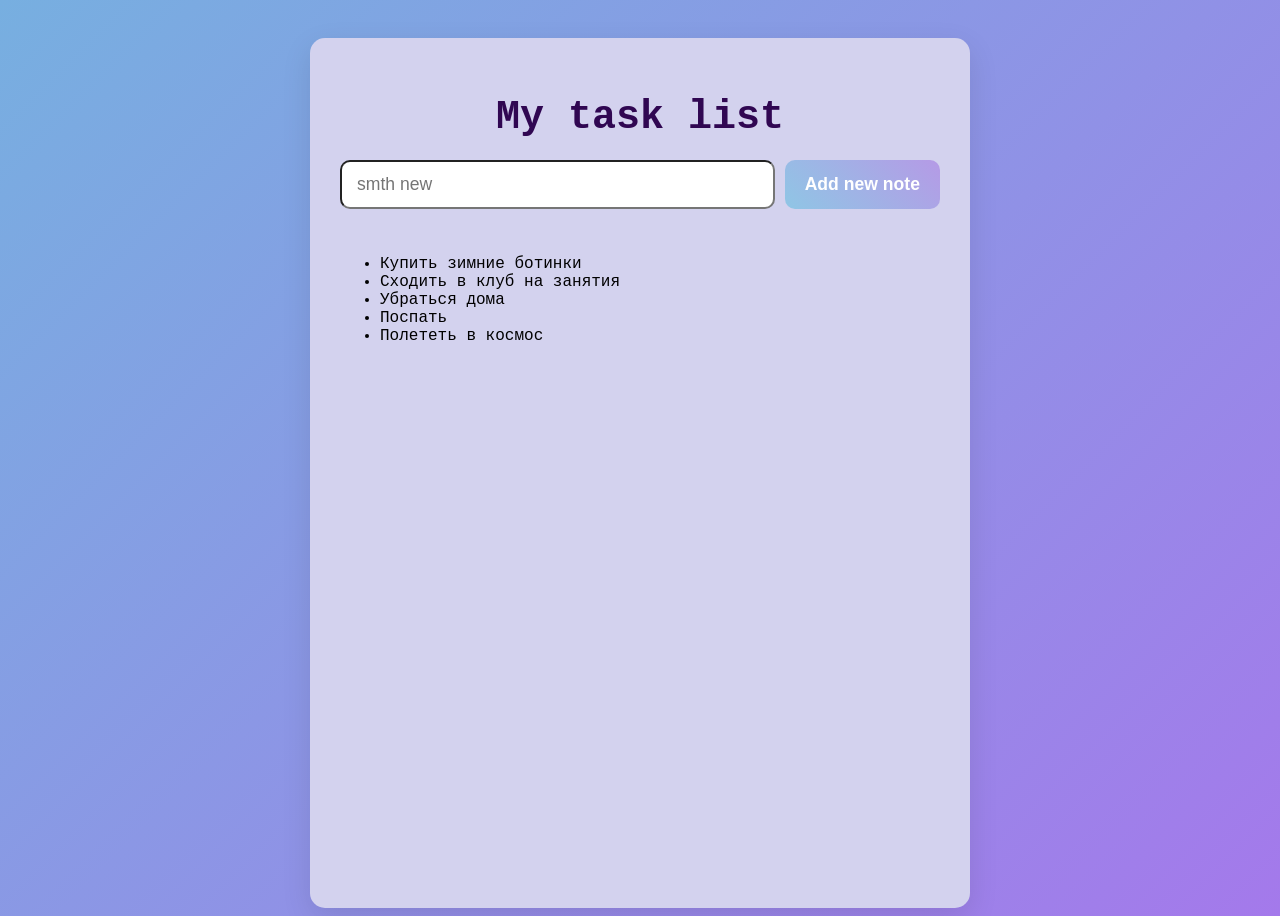
==== index .html @ 3def99db "cool" ====
<!DOCTYPE html>
<html lang="ru">

<head>
    <meta charset="UTF-8">
    <meta name="viewport" content="width=device-width, initial-scale=1.0">
    <title>Мои дела</title>
    <link rel="stylesheet" type="text/css" href="style.css">
</head>

<body>
    <div class="main">
        <h1 class="header">My task list</h1>
        <div class="input-area">

            <input id="input-task" placeholder="smth new" />
            <button id="add-btn">Add new note</button>
        </div>
        <ul>
            <li><span>Купить зимние ботинки</span></li>
            <li><span>Сходить в клуб на занятия</span></li>
            <li><span>Убраться дома</span></li>
            <li><span>Поспать</span></li>
            <li><span>Полететь в космос</span></li>
        </ul>
    </div>
</body>

</html>
---- style.css ----
:root {
    --blue: rgb (0. 69. 102)
}
body {
    font-family: 'Courier New', Courier, monospace;
    display: flex;
    justify-content: center;
    min-height: 100vh;
    background: linear-gradient(135deg, #77afe0, #a479eb);
}

.main {
    display: flex;
    flex-direction: column;
    background-color: rgb(211, 210, 238);
    box-shadow: 0 10px 30px rgba(0, 0, 0, 0.1);
    border-radius: 15px;
    padding: 30px;
    margin-top: 30px;
    width: 90%;
    max-width: 600px;
}

.header {
    text-align: center;
    font-size: 2.5em;
    color: rgb(48, 7, 82);
    margin-bottom: 20px;
}

.input-area {
     width: 100%;
     display: flex;
     gap: 10px;
     margin-bottom: 30px;
}

#input-task {
    padding: 12px 15px;
    border: 2px solid --blue;
    border-radius: 10px;
    font-size: 1.1em;

    flex-grow: 1;
    box-sizing: border-box;

    transition: all 0.4s ease;
}
#input-task:focus {
    outline: none;
    border-color: rgb(35, 8, 97);
    box-shadow: 0 5px 40px rebeccapurple;
}

#add-btn {
    border: none;
    padding: 12px 20px;
    border-radius: 10px;
    font-size: 1.1em;
    font-weight: bold;


    background: linear-gradient(45deg, rgb(143, 198, 229), rgb(181, 154, 230));
    color: white;
    cursor: pointer;

    transition: all 0.3s ease;
}
#add-btn:hover {
    opacity: 0.9;
    transform: translateY(-2px);
    box-shadow: 0 5px 15px rebeccapurple;

}
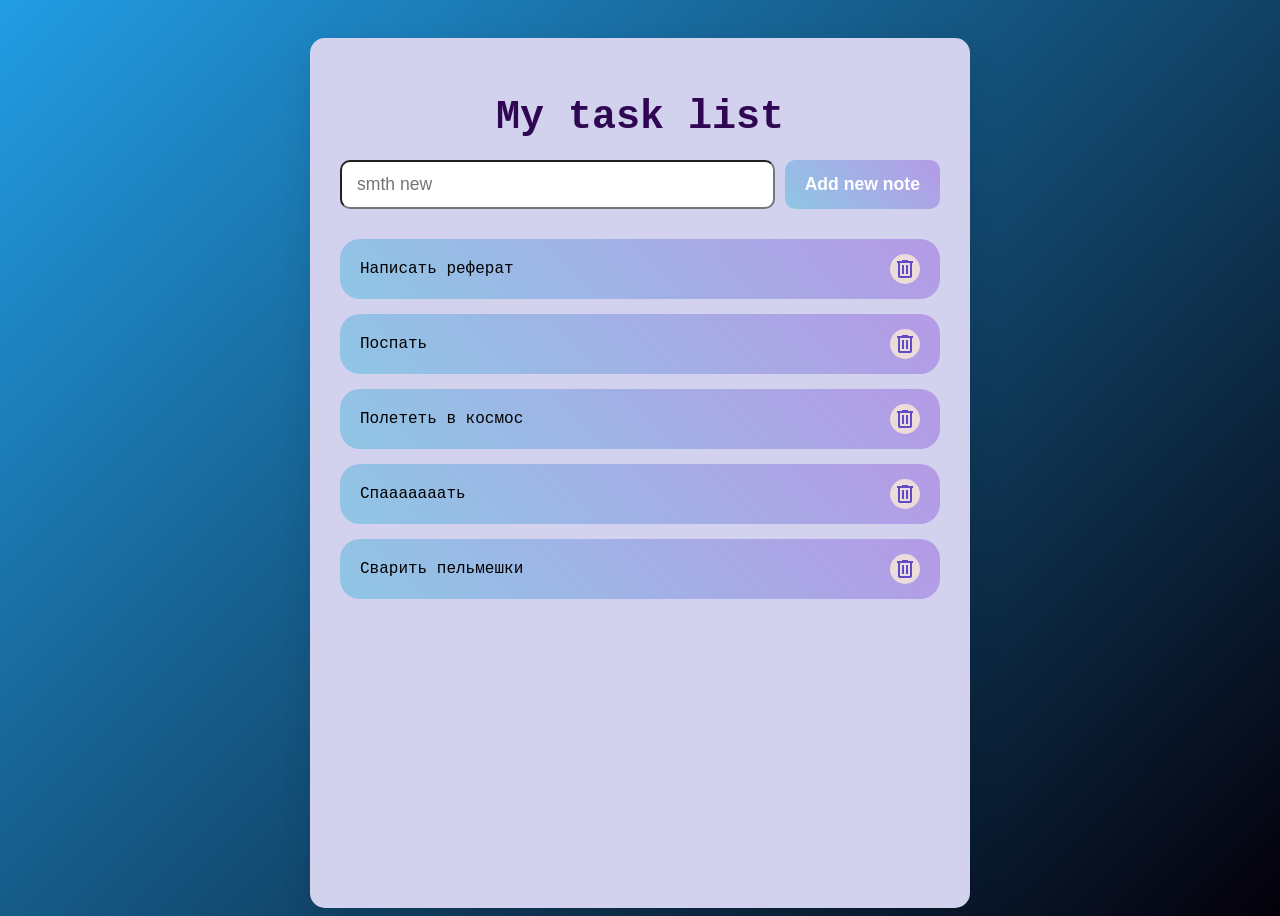
==== commit bb25f0f3: "pigglets" ====
--- a/index .html
+++ b/index .html
@@ -6,6 +6,7 @@
     <meta name="viewport" content="width=device-width, initial-scale=1.0">
     <title>Мои дела</title>
     <link rel="stylesheet" type="text/css" href="style.css">
+    <link rel="stylesheet" href="https://fonts.googleapis.com/css2?family=Material+Symbols+Outlined:opsz,wght,FILL,GRAD@20..48,100..700,0..1,-50..200&icon_names=delete" />
 </head>
 
 <body>
@@ -16,12 +17,50 @@
             <input id="input-task" placeholder="smth new" />
             <button id="add-btn">Add new note</button>
         </div>
-        <ul>
-            <li><span>Купить зимние ботинки</span></li>
-            <li><span>Сходить в клуб на занятия</span></li>
-            <li><span>Убраться дома</span></li>
-            <li><span>Поспать</span></li>
-            <li><span>Полететь в космос</span></li>
+        <ul class="task-list">
+            <li class="item">
+                <span>Написать реферат</span>
+                <div class="actions">
+                    <button class="btn"> <span class="material-symbols-outlined">
+                        delete
+                        </span> </button>
+                </div>
+            </li>
+            <li class="item">
+                <span>Поспать</span>
+                <div class="actions">
+                    <button class="btn"> <span class="material-symbols-outlined">
+                        delete
+                        </span> </button>
+                </div>
+            </li>
+            <li class="item">
+                <span>Полететь в космос</span>
+                <div class="actions">
+                    <button class="btn"> <span class="material-symbols-outlined">
+                        delete
+                        </span> </button>
+                </div>
+            </li>
+            <li class="item">
+                <span>Спааааааать</span>
+                <div class="actions">
+                    <button class="btn"> <span class="material-symbols-outlined">
+                        delete
+                        </span> </button>
+                </div>
+            </li>
+            <li class="item">
+                <span>Сварить пельмешки</span>
+                <div class="actions">
+                    <button class="btn"> <span class="material-symbols-outlined">
+                        delete
+                        </span> </button>
+                </div>
+            </li>
+
+
+           
         </ul>
     </div>
 </body>
--- a/style.css
+++ b/style.css
@@ -6,7 +6,7 @@
     display: flex;
     justify-content: center;
     min-height: 100vh;
-    background: linear-gradient(135deg, #77afe0, #a479eb);
+    background: linear-gradient(135deg, #229de4, #04000a);
 }
 
 .main {
@@ -71,4 +71,62 @@
     transform: translateY(-2px);
     box-shadow: 0 5px 15px rebeccapurple;
 
+}
+
+.task-list {
+    list-style: none;
+    padding: 0;
+    margin: 0;
+    width: 100%;
+    display: flex;
+    flex-direction: column;
+    gap: 15px;
+}
+
+.item {
+    background: linear-gradient(45deg, rgb(143, 198, 229), rgb(181, 154, 230));
+    padding: 15px 20px;
+    border-radius: 20px;
+    box-shadow: #a479eb;
+    display: flex;
+    justify-content: space-between;
+    align-items: center;
+    position: relative;
+    overflow: hidden;
+    cursor: pointer;
+    transition: all 0.3s ease;
+}
+
+.item:hover {
+    transform: translateY(-3px);
+}
+
+.task-content {
+    font-size: 1.2mm;
+    margin-right: 15px;
+    word-wrap: break-word;
+    line-height: 1.4;
+    flex-grow: 1;
+    
+}
+
+.task-actions {
+    display: flex;
+    gap: 10px;
+
+}
+
+.btn {
+    background-color: antiquewhite;
+    color:rgb(78, 53, 190);
+    border: none;
+    border-radius: 50%;
+    width: 30px;
+    height: 30px;
+    display: flex;
+    justify-content: center;
+    align-items: center;
+    font-size: 0.9mm;
+    cursor: pointer;
+    opacity: 0.8;
 }
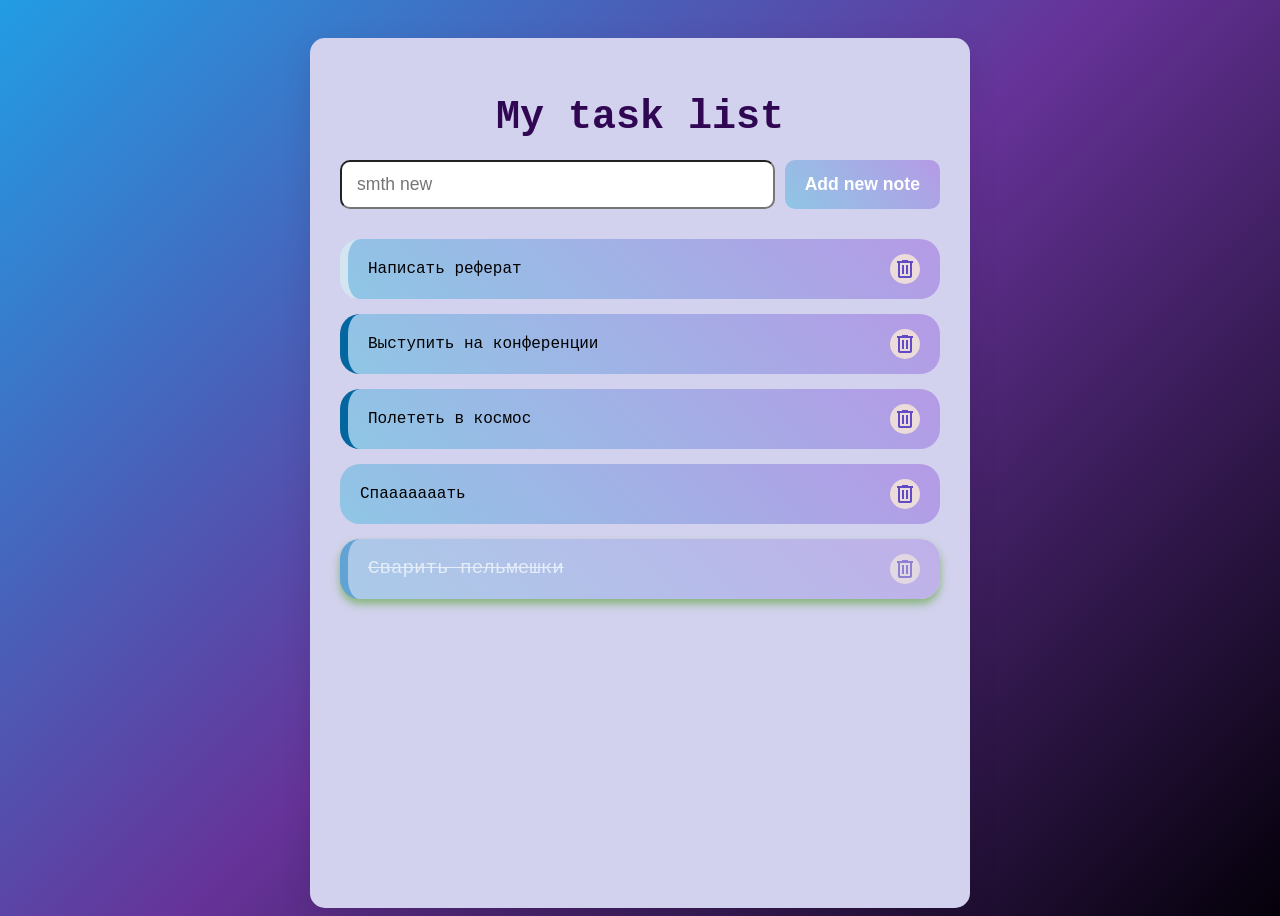
==== commit 7b8a8aab: ":)" ====
--- a/index .html
+++ b/index .html
@@ -6,7 +6,8 @@
     <meta name="viewport" content="width=device-width, initial-scale=1.0">
     <title>Мои дела</title>
     <link rel="stylesheet" type="text/css" href="style.css">
-    <link rel="stylesheet" href="https://fonts.googleapis.com/css2?family=Material+Symbols+Outlined:opsz,wght,FILL,GRAD@20..48,100..700,0..1,-50..200&icon_names=delete" />
+    <link rel="stylesheet"
+        href="https://fonts.googleapis.com/css2?family=Material+Symbols+Outlined:opsz,wght,FILL,GRAD@20..48,100..700,0..1,-50..200&icon_names=delete" />
 </head>
 
 <body>
@@ -18,49 +19,54 @@
             <button id="add-btn">Add new note</button>
         </div>
         <ul class="task-list">
-            <li class="item">
+            <li class="item low-priority">
                 <span>Написать реферат</span>
                 <div class="actions">
-                    <button class="btn"> <span class="material-symbols-outlined">
-                        delete
+                    <button class="btn"onclick="this.parentNode.parentNode.remove()">
+                        <span class="material-symbols-outlined">
+                            delete
                         </span> </button>
                 </div>
             </li>
-            <li class="item">
-                <span>Поспать</span>
+            <li class="item high-priority">
+                <span>Выступить на конференции</span>
                 <div class="actions">
-                    <button class="btn"> <span class="material-symbols-outlined">
-                        delete
+                    <button class="btn" onclick="this.parentNode.parentNode.remove()">
+                        <span class="material-symbols-outlined">
+                            delete
                         </span> </button>
                 </div>
             </li>
-            <li class="item">
+            <li class="item high-priority">
                 <span>Полететь в космос</span>
                 <div class="actions">
-                    <button class="btn"> <span class="material-symbols-outlined">
-                        delete
+                    <button class="btn" onclick="this.parentNode.parentNode.remove()">
+                        <span class="material-symbols-outlined">
+                            delete
                         </span> </button>
                 </div>
             </li>
             <li class="item">
                 <span>Спааааааать</span>
                 <div class="actions">
-                    <button class="btn"> <span class="material-symbols-outlined">
-                        delete
+                    <button class="btn"onclick="this.parentNode.parentNode.remove()">
+                        <span class="material-symbols-outlined">
+                            delete
                         </span> </button>
                 </div>
             </li>
-            <li class="item">
-                <span>Сварить пельмешки</span>
+            <li class="item medium-priority completed">
+                <span class="task-content">Сварить пельмешки</span>
                 <div class="actions">
-                    <button class="btn"> <span class="material-symbols-outlined">
-                        delete
+                    <button class="btn"onclick="this.parentNode.parentNode.remove()">
+                        <span class="material-symbols-outlined">
+                            delete
                         </span> </button>
                 </div>
             </li>
 
 
-           
+
         </ul>
     </div>
 </body>
--- a/style.css
+++ b/style.css
@@ -6,7 +6,7 @@
     display: flex;
     justify-content: center;
     min-height: 100vh;
-    background: linear-gradient(135deg, #229de4, #04000a);
+    background: linear-gradient(135deg, #229de4,rebeccapurple, #04000a);
 }
 
 .main {
@@ -102,7 +102,7 @@
 }
 
 .task-content {
-    font-size: 1.2mm;
+    font-size: 1.2em;
     margin-right: 15px;
     word-wrap: break-word;
     line-height: 1.4;
@@ -129,4 +129,36 @@
     font-size: 0.9mm;
     cursor: pointer;
     opacity: 0.8;
-}+}
+
+.item.high-priority {
+    border-left: 8px solid rgb(4, 102, 158);
+
+}
+
+.item.medium-priority {
+    border-left: 8px solid rgb(22, 132, 196) ;
+}
+
+.item.low-priority {
+    border-left: 8px solid rgb(211, 229, 240);
+}
+
+.item.completed {
+    background-color: antiquewhite;
+    opacity: 0.6;
+    box-shadow: 0 5px 8px rgb(84, 163, 48);
+}
+
+.item.completed .task-content {
+    text-decoration: line-through;
+    color: azure;
+}
+.task-list:not(:has(>*))::before {
+    content: "There aren't any tasks.It's time to add them!";
+    padding: 30px;
+    display: block;
+    font-style: italic;
+    text-align: center;
+
+}
